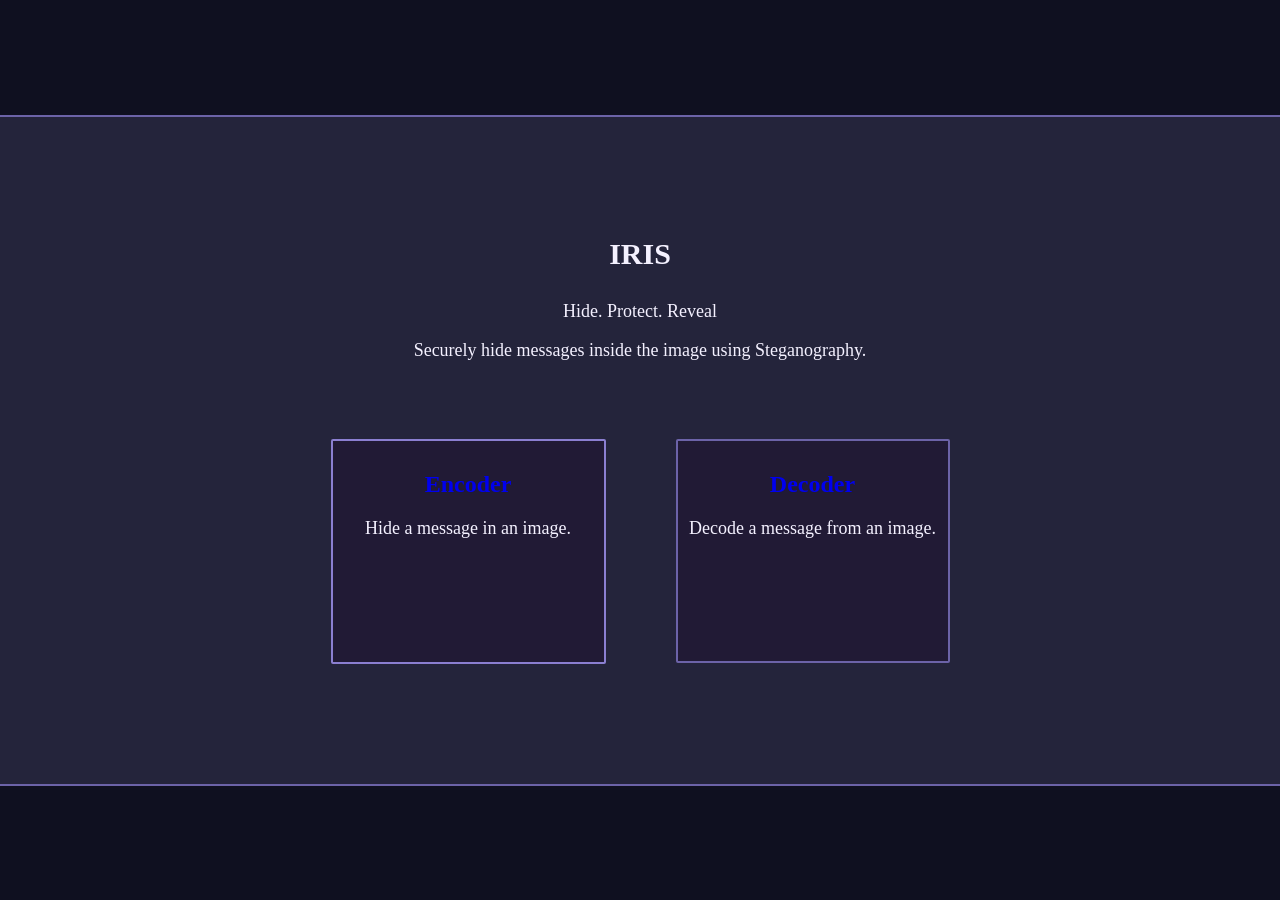
==== templates/index.html @ b2735d80 "Implement frontend web page using Flask" ====
<!DOCTYPE html>
<html lang="en">
<head>
    <meta charset="UTF-8">
    <meta name="viewport" content="width=device-width, initial-scale=1.0">
    <title>Iris</title>
    <link rel="stylesheet" href="../static/style.css">
</head>
<body>
    <main>
        <header>
            <h3>IRIS</h3>
            <p>Hide. Protect. Reveal</p>
            <p>Securely hide messages inside the image using Steganography. </p>
        </header>
        <section>
                <a href="/encode" id="encode">
                    <h2>Encoder</h2>
                    <p>Hide a message in an image. </p>
                </a>

                <a href="/decode" id="decode">
                    <h2>Decoder</h2>
                    <p>Decode a message from an image. </p>
                </a>
        </section>  
    </main>
</body>
</html>
---- static/style.css ----
body{
    margin: 0px;
    display: flex;
    align-items: center;
    justify-content: center;
    flex-direction: column;
    height: 100vh;
    background-color: #0F1020;
}

h3{
    text-align: center;
    color: #F4F1FF;
    margin-top: 0px;
    font-size: 30px;
}

p{
    color:#F4F1FF;
    text-align: center;
    font-size: 18px;
}

section{
    display: flex;
    align-items: center;
    justify-content: center;
    flex-direction: row;
    gap: 70px;
    margin-top: 60px;
}

/* #encode , #decode{
    display: block;
    border: 2px solid #6C63A8;
    border-radius: 2px;
    height: 200px;
    width: 200px;
    text-align: center;
    background-color: #24243B;
    text-decoration: none;
    transition: ease-in-out 0.2s;
} */

a:hover{
    color: #F6E7A1;
    transform: scale(1.02);
    text-shadow: 0 0 5px #B8A9E8;
    box-shadow: 0 0 5px #8B7FD1;
}

main{
    display: flex;
    flex-direction: column;
    padding: 120px;
    padding-right: 400px;
    padding-left: 400px;
    border: 2px solid #6C63A8;
    background-color: #24243B;
}

#encode {
    display: block;
    border: 2px solid #8B7FD1;
    border-radius: 2px;
    height: 200px;
    width: 250px;
    text-align: center;
    background-color: #211A35;
    text-decoration: none;
    transition: ease-in-out 0.2s;
    padding: 10.5px;
}

#decode {
    display: block;
    border: 2px solid #6C63A8;
    border-radius: 2px;
    height: 200px;
    width: 250px;
    text-align: center;
    background-color: #211A35;
    text-decoration: none;
    transition: ease-in-out 0.2s;
    padding: 10px;   
}
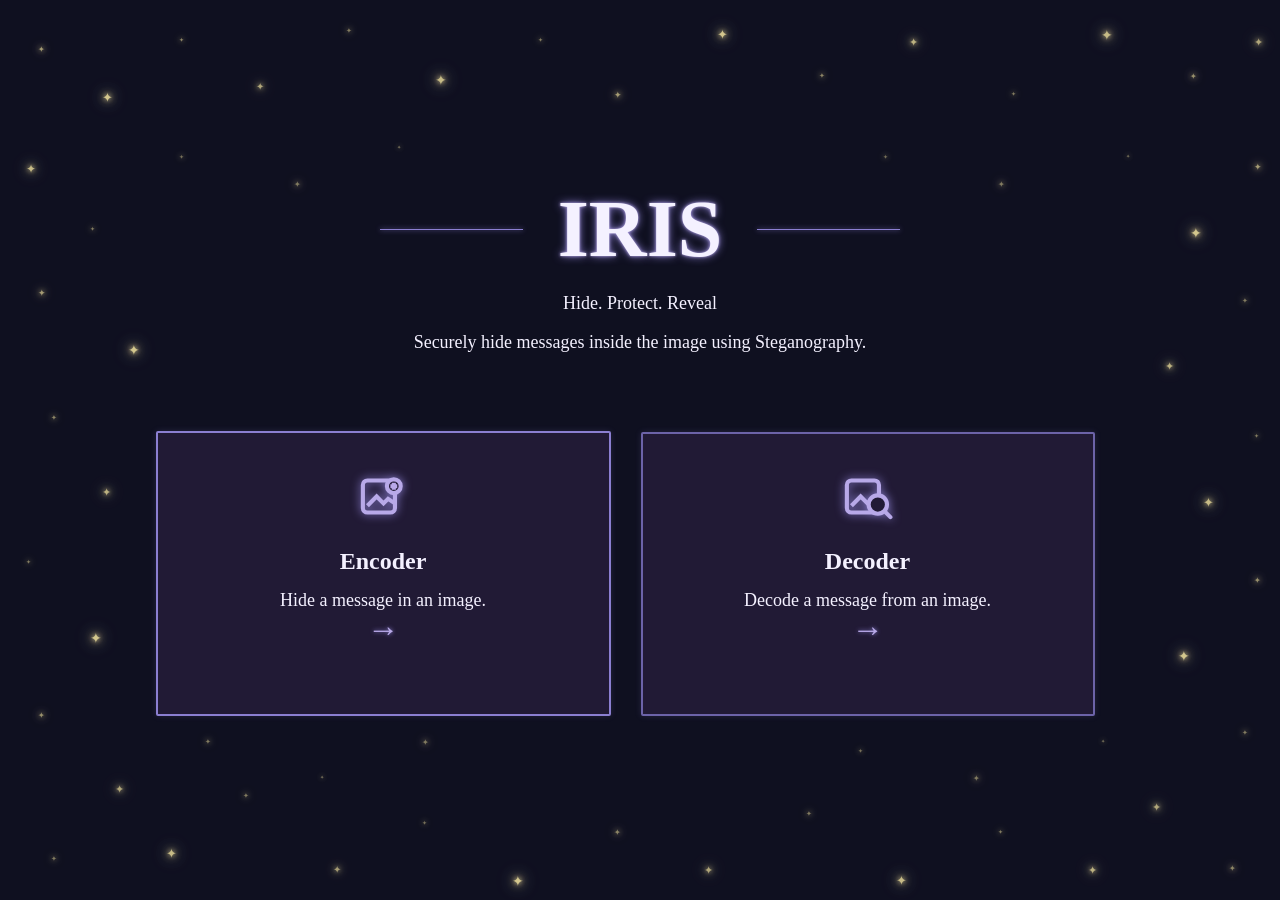
==== commit 02cab3fc: "Complete IRIS Web Application" ====
--- a/templates/index.html
+++ b/templates/index.html
@@ -15,15 +15,49 @@
         </header>
         <section>
                 <a href="/encode" id="encode">
+                    <div class="card-icon">
+                        <svg width="55" height="55" viewBox="0 0 24 24" fill="none">
+                        <rect x="3" y="5" width="14" height="14" rx="2" 
+                        stroke="currentColor" stroke-width="1.8"/>
+                        <path d="M5 16l4-4 3 3 2-2 3 2"
+                        stroke="currentColor" stroke-width="1.8"
+                        fill="none"/>
+                        <circle cx="16.5" cy="7.5" r="3"
+                        fill="#211A35"
+                        stroke="currentColor" stroke-width="1.8"/>
+                        <path d="M16.5 6v3M15 7.5h3"
+                        stroke="currentColor" stroke-width="1.8"/>
+                        </svg>
+                    </div>
                     <h2>Encoder</h2>
                     <p>Hide a message in an image. </p>
+                    <span class="arrow">→</span>
                 </a>
 
                 <a href="/decode" id="decode">
+                    <div class="card-icon">
+                    <svg width="55" height="55" viewBox="0 0 24 24" fill="none">
+                    <rect x="3" y="5" width="14" height="14" rx="2"
+                    stroke="currentColor" stroke-width="1.8"/>
+                    <path d="M5 16l4-4 3 3 2-2 3 2"
+                    stroke="currentColor" stroke-width="1.8"
+                    fill="none"/>
+                    <circle cx="16.5" cy="15.5" r="4"
+                        fill="#211A35"
+                        stroke="currentColor" stroke-width="1.8"/>
+                    <path d="M19.5 18.5L22 21"
+                    stroke="currentColor" stroke-width="1.8"
+                    stroke-linecap="round"/>
+                    </svg>
+                    </div>
                     <h2>Decoder</h2>
                     <p>Decode a message from an image. </p>
+                    <span class="arrow">→</span>
                 </a>
+                <br><br>
         </section>  
     </main>
+    <div id="star-container"></div>
+    <script src="../static/script_home.js"></script>
 </body>
 </html>
--- a/static/style.css
+++ b/static/style.css
@@ -4,15 +4,35 @@
     align-items: center;
     justify-content: center;
     flex-direction: column;
-    height: 100vh;
+    min-height: 100vh;
     background-color: #0F1020;
 }
 
 h3{
+    display: flex;
+    align-items: center;
+    gap: 35px;
+
     text-align: center;
     color: #F4F1FF;
-    margin-top: 0px;
-    font-size: 30px;
+    margin: 0;
+    font-size: 80px;
+
+    text-shadow:
+        0 0 3px #B8A9E8,
+        0 0 8px #8B7FD1;
+
+    width: 520px;
+}
+
+h3::before,
+h3::after{
+    content: "";
+    height: 1px;
+    flex: 1;
+
+    background-color: #8B7FD1;
+    box-shadow: 0 0 5px #8B7FD1;
 }
 
 p{
@@ -26,45 +46,39 @@
     align-items: center;
     justify-content: center;
     flex-direction: row;
-    gap: 70px;
+    gap: 30px;
     margin-top: 60px;
 }
 
-/* #encode , #decode{
-    display: block;
-    border: 2px solid #6C63A8;
-    border-radius: 2px;
-    height: 200px;
-    width: 200px;
-    text-align: center;
-    background-color: #24243B;
-    text-decoration: none;
-    transition: ease-in-out 0.2s;
-} */
+a{
+    color: #F4F1FF;
+}
 
 a:hover{
     color: #F6E7A1;
     transform: scale(1.02);
+
     text-shadow: 0 0 5px #B8A9E8;
-    box-shadow: 0 0 5px #8B7FD1;
+
+    box-shadow:
+        0 0 8px rgba(139, 127, 209, 0.35),
+        0 0 18px rgba(184, 169, 232, 0.15);
 }
 
 main{
     display: flex;
     flex-direction: column;
-    padding: 120px;
-    padding-right: 400px;
-    padding-left: 400px;
-    border: 2px solid #6C63A8;
-    background-color: #24243B;
+    align-items: center;
+    position: relative;
+    z-index: 1;
 }
 
 #encode {
     display: block;
     border: 2px solid #8B7FD1;
     border-radius: 2px;
-    height: 200px;
-    width: 250px;
+    height: 260px;
+    width: 430px;
     text-align: center;
     background-color: #211A35;
     text-decoration: none;
@@ -76,11 +90,101 @@
     display: block;
     border: 2px solid #6C63A8;
     border-radius: 2px;
-    height: 200px;
-    width: 250px;
+    height: 260px;
+    width: 430px;
     text-align: center;
     background-color: #211A35;
     text-decoration: none;
     transition: ease-in-out 0.2s;
     padding: 10px;   
+}
+
+#star-container{
+    position: fixed;
+    inset: 0;
+    pointer-events: none;
+    z-index: 0;
+}
+
+.generated_star{
+    position: absolute;
+    color: #F6E7A1;
+
+    text-shadow:
+        0 0 5px #F6E7A1,
+        0 0 10px #F6E7A1,
+        0 0 18px #F6E7A1,
+        0 0 28px #B8A9E8;
+
+    animation: twinkle 3s ease-in-out infinite;
+    pointer-events: none;
+}
+
+@keyframes twinkle{
+    0%, 100%{
+        opacity: 1;
+        transform: scale(1);
+    }
+
+    50%{
+        opacity: 0.55;
+        transform: scale(0.8);
+    }
+}
+
+.arrow{
+    color: #B8A9E8;
+    font-size: 32px;
+    transition: ease-in-out 0.2s;
+    text-shadow: 0 0 4px #8B7FD1;
+}
+
+a:hover .arrow{
+    color: #F6E7A1;
+    transform: translateX(5px);
+    text-shadow: 0 0 8px #B8A9E8;
+}
+
+#encode, #decode{
+    display: flex;
+    flex-direction: column;
+    align-items: center;
+    box-shadow:
+    0 0 6px rgba(139, 127, 209, 0.18);
+}
+#encode h2, #decode h2{
+    margin-top: 20px;
+    margin-bottom: 15px;
+}
+
+#encode p, #decode p{
+    margin: 0;
+}
+
+.card-icon{
+    margin-top: 25px;
+    color: #B8A9E8;
+    filter: drop-shadow(0 0 5px #8B7FD1);
+}
+
+a:hover .card-icon{
+    color: #F6E7A1;
+    filter: drop-shadow(0 0 7px #B8A9E8);
+}
+
+@media (max-width: 900px){
+
+    section{
+        flex-direction: column;
+        gap: 25px;
+        margin-top: 40px;
+    }
+
+    #encode, #decode{
+        width: 350px;
+    }
+
+    h3{
+        font-size: 65px;
+    }
 }
